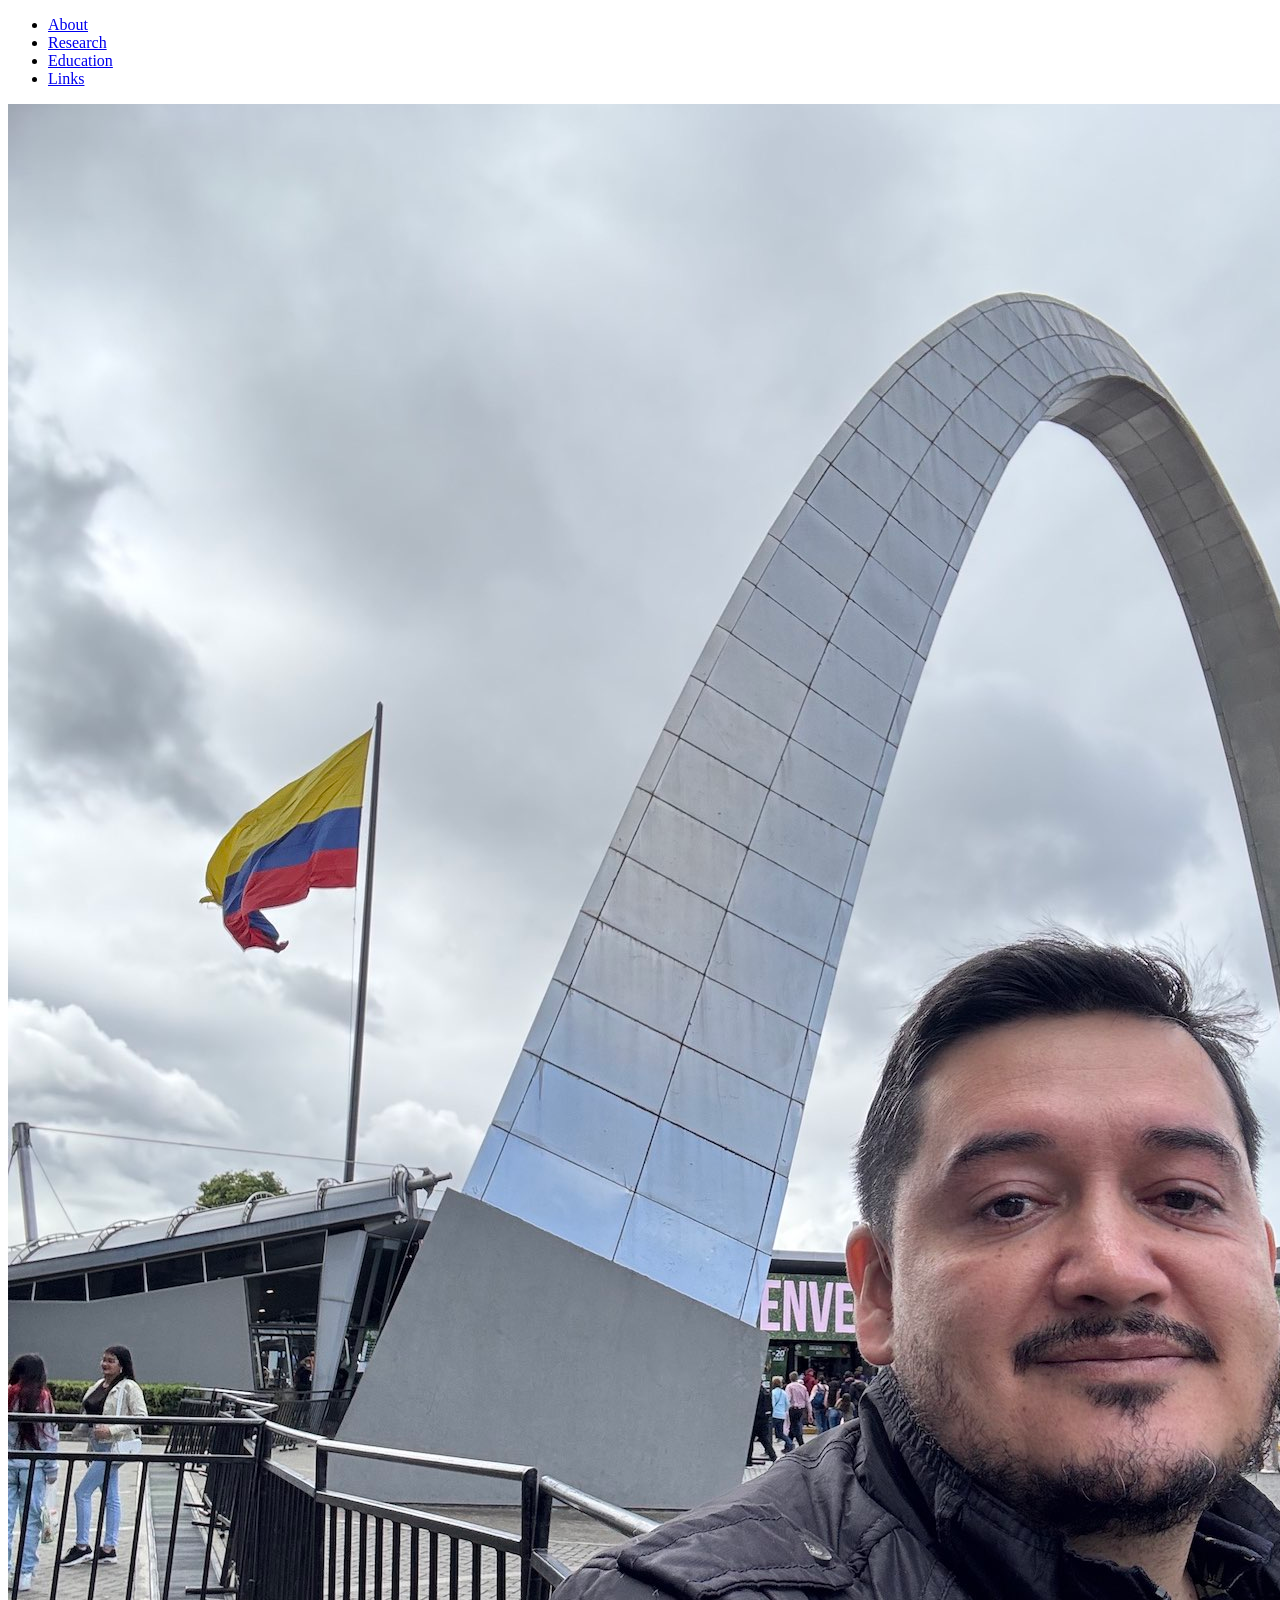
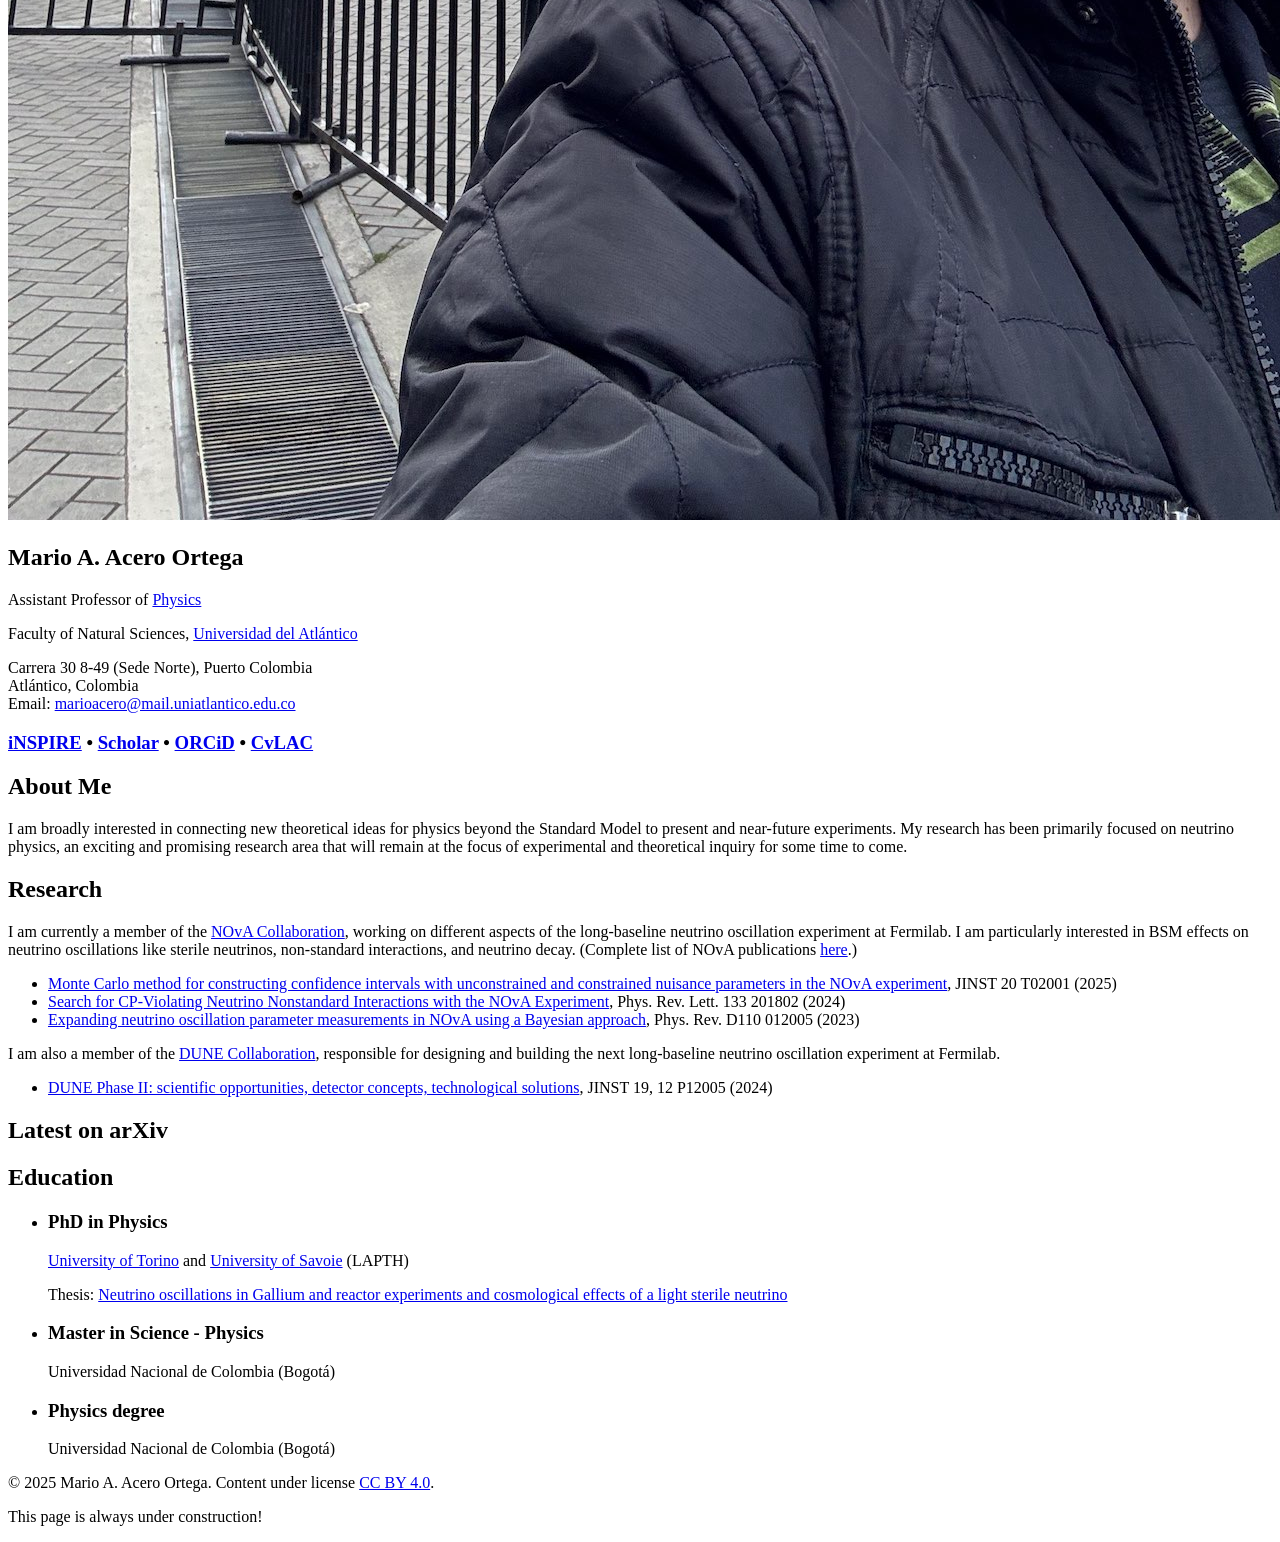
==== index.html @ 0db99f01 "Index and style chages. Helped by antigravity. A test." ====
<!DOCTYPE html>
<!--
    Starting date: 02.Feb.2025
-->
<html lang="en">

<head>
    <meta charset="UTF-8">
    <meta name="viewport" content="width=device-width, initial-scale=1.0">
    <title>Mario A. Acero Ortega | Physics Researcher</title>

    <link rel="stylesheet" href="styles.css">
    <link rel="icon" href="pictures/202507_Bogota.jpg" type="image/png">

    <meta name="description"
        content="Mario A. Acero Ortega's webpage: Professor of Physics at Universidad del Atlantico">
    <meta name="keywords"
        content="acero, mario, maaceroo, physics, uniatlantico, colombia, neutrino physics, NOvA, DUNE">
    <meta name="author" content="Mario A. Acero Ortega">

    <!-- arXiv Widget Script -->
    <script type="text/javascript">
        < !-
        var arxiv_authorid = "acero_m_1";
        //--></script>
    <script type="text/javascript" src="https://arxiv.org/js/myarticles.js"></script>
</head>

<body>
    <header>
        <div class="container">
            <nav>
                <ul>
                    <li><a href="#about">About</a></li>
                    <li><a href="#research">Research</a></li>
                    <li><a href="#education">Education</a></li>
                    <li><a href="links.html">Links</a></li>
                </ul>
            </nav>
        </div>
    </header>

    <main class="container">
        <section class="profile-section">
            <img src="pictures/202507_Bogota.jpg" alt="Mario A. Acero Ortega" class="profile-img">
            <div class="profile-info">
                <h1>Mario A. Acero Ortega</h1>
                <p class="title">Assistant Professor of <a
                        href="https://www.uniatlantico.edu.co/pregrado/facultad-de-ciencias-basicas/fisica/">Physics</a>
                </p>
                <p>Faculty of Natural Sciences, <a href="https://www.uniatlantico.edu.co/">Universidad del Atlántico</a>
                </p>

                <div class="contact">
                    <p>Carrera 30 8-49 (Sede Norte), Puerto Colombia<br>
                        Atlántico, Colombia<br>
                        Email: <a
                            href="mailto:marioacero@mail.uniatlantico.edu.co">marioacero@mail.uniatlantico.edu.co</a>
                    </p>
                </div>

                <div class="external-links">
                    <h3>
                        <a href="https://inspirehep.net/authors/1023526?ui-citation-summary=true">iNSPIRE</a> •
                        <a href="https://scholar.google.com/citations?hl=en&user=HlEQFA4AAAAJ&authuser=1">Scholar</a> •
                        <a href="https://orcid.org/0000-0002-0835-0641">ORCiD</a> •
                        <a
                            href="http://201.234.78.173:8081/cvlac/visualizador/generarCurriculoCv.do?cod_rh=0000337250">CvLAC</a>
                    </h3>
                </div>
            </div>
        </section>

        <div class="content-grid">
            <div class="left-column">
                <section id="about">
                    <h2>About Me</h2>
                    <p>
                        I am broadly interested in connecting new theoretical ideas for physics beyond the Standard
                        Model to present
                        and near-future experiments. My research has been primarily focused on neutrino physics, an
                        exciting and
                        promising research area that will remain at the focus of experimental and theoretical inquiry
                        for some time to come.
                    </p>
                </section>

                <section id="research">
                    <h2>Research</h2>
                    <p>
                        I am currently a member of the <a href="https://novaexperiment.fnal.gov/">NOvA
                            Collaboration</a>, working on different aspects of the long-baseline neutrino oscillation
                        experiment at Fermilab. I am particularly interested in BSM effects on neutrino oscillations
                        like sterile neutrinos, non-standard interactions, and neutrino decay.
                        (Complete list of NOvA publications <a
                            href="https://inspirehep.net/literature?sort=mostrecent&size=25&page=1&q=accelerator_experiments.record.%24ref%3A1108441&doc_type=published&ui-citation-summary=true">here</a>.)
                    </p>
                    <ul class="pub-list">
                        <li class="pub-item">
                            <a href="https://doi.org/10.1088/1748-0221/20/02/T02001">Monte Carlo method for constructing
                                confidence intervals with unconstrained and constrained nuisance parameters in the NOvA
                                experiment</a>, JINST 20 T02001 (2025)
                        </li>
                        <li class="pub-item">
                            <a href="https://doi.org/10.1103/PhysRevLett.133.201802">Search for CP-Violating Neutrino
                                Nonstandard Interactions with the NOvA Experiment</a>, Phys. Rev. Lett. 133 201802
                            (2024)
                        </li>
                        <li class="pub-item">
                            <a href="https://doi.org/10.1103/PhysRevD.110.012005">Expanding neutrino oscillation
                                parameter measurements in NOvA using a Bayesian approach</a>, Phys. Rev. D110 012005
                            (2023)
                        </li>
                    </ul>

                    <p>
                        I am also a member of the <a href="https://www.dunescience.org/">DUNE Collaboration</a>,
                        responsible for designing and building the next long-baseline neutrino oscillation experiment at
                        Fermilab.
                    </p>
                    <ul class="pub-list">
                        <li class="pub-item">
                            <a href="https://doi.org/10.1088/1748-0221/19/12/P12005">DUNE Phase II: scientific
                                opportunities, detector concepts, technological solutions</a>, JINST 19, 12 P12005
                            (2024)
                        </li>
                    </ul>
                </section>
            </div>

            <aside class="right-column">
                <section id="publications">
                    <h2>Latest on arXiv</h2>
                    <div id="arxivfeed">
                        <!-- Feed is injected here by myarticles.js -->
                    </div>
                </section>
            </aside>
        </div>

        <section id="education">
            <h2>Education</h2>
            <ul class="pub-list">
                <li class="pub-item">
                    <h3>PhD in Physics</h3>
                    <p><a href="https://www.unito.it/">University of Torino</a> and <a
                            href="https://www.univ-smb.fr/">University of Savoie</a> (LAPTH)</p>
                    <p>Thesis: <a href="http://tel.archives-ouvertes.fr/tel-01045108">Neutrino oscillations in Gallium
                            and reactor experiments and cosmological effects of a light sterile neutrino</a></p>
                </li>
                <li class="pub-item">
                    <h3>Master in Science - Physics</h3>
                    <p>Universidad Nacional de Colombia (Bogotá)</p>
                </li>
                <li class="pub-item">
                    <h3>Physics degree</h3>
                    <p>Universidad Nacional de Colombia (Bogotá)</p>
                </li>
            </ul>
        </section>
    </main>

    <footer>
        <div class="container">
            <p>&copy; 2025 Mario A. Acero Ortega. Content under license <a
                    href="https://creativecommons.org/licenses/by/4.0/" target="_blank">CC BY 4.0</a>.</p>
            <p>This page is always under construction!</p>
        </div>
    </footer>
</body>

</html>
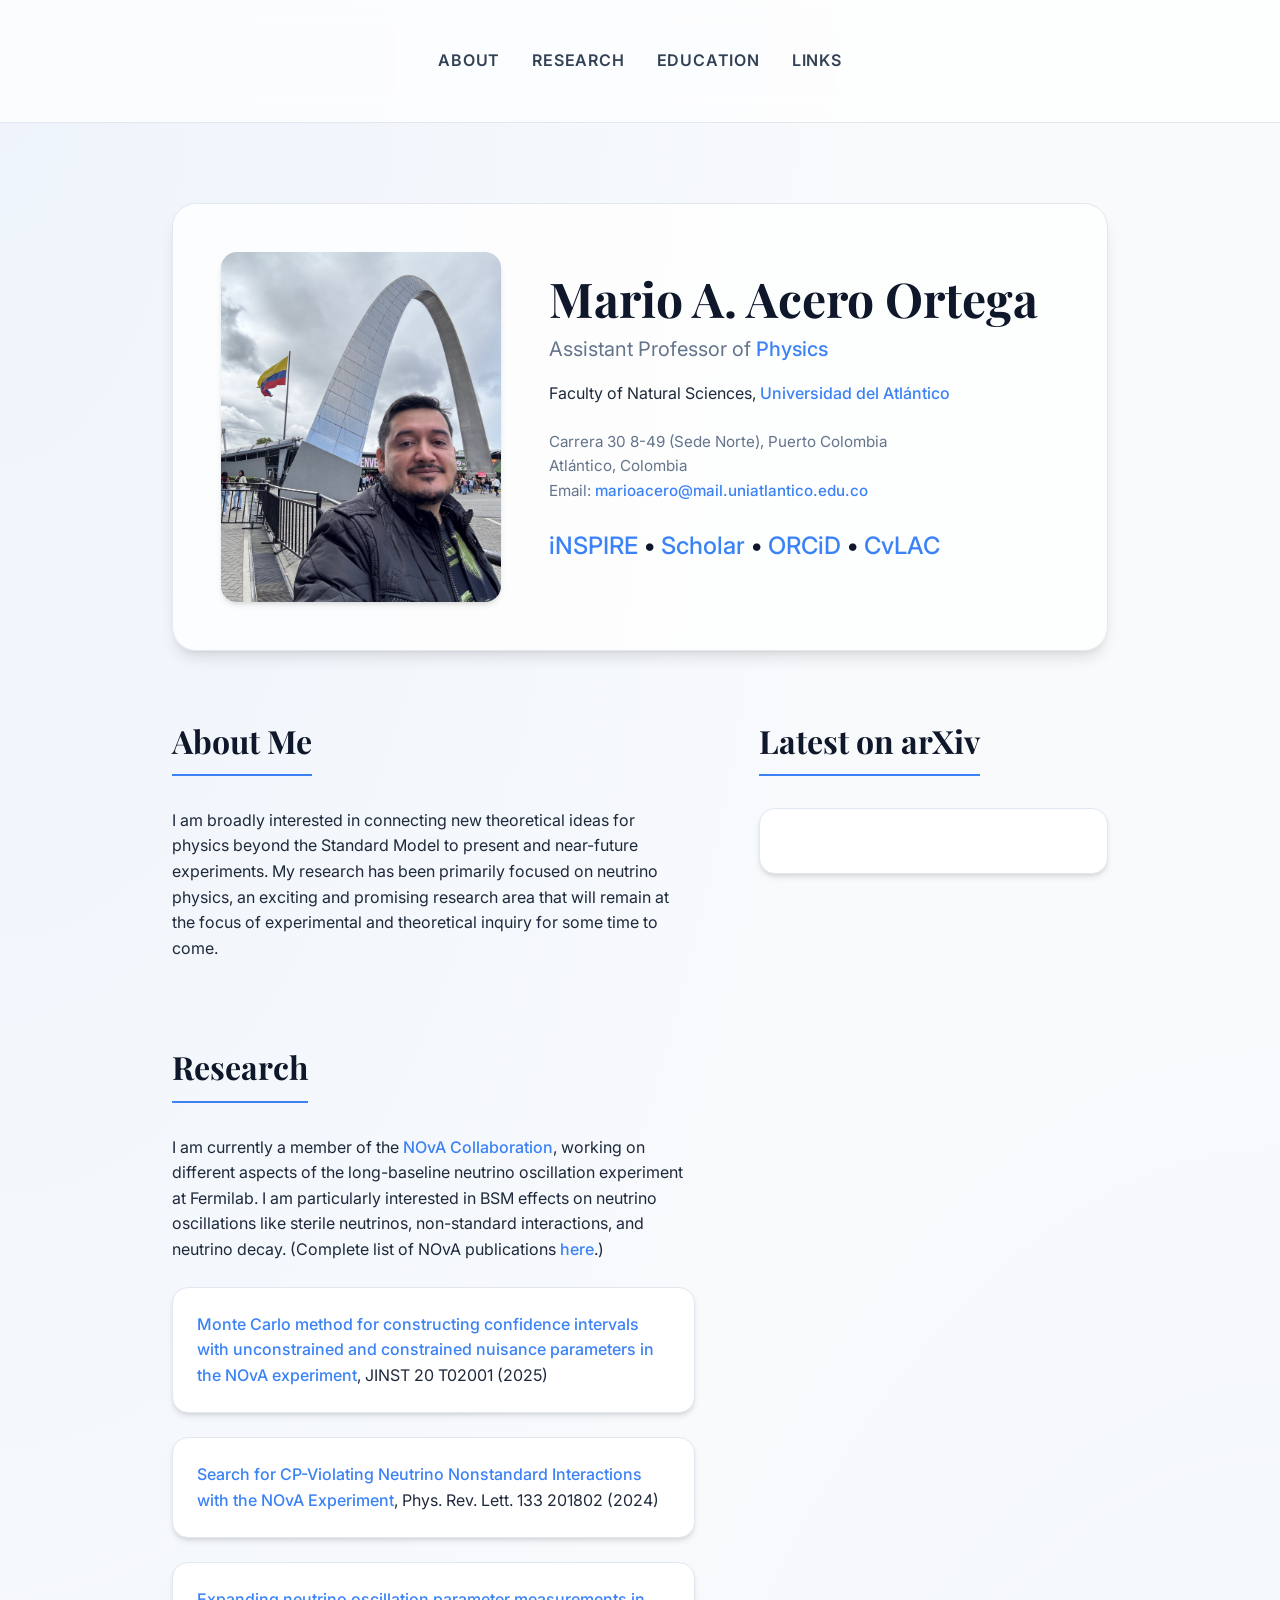
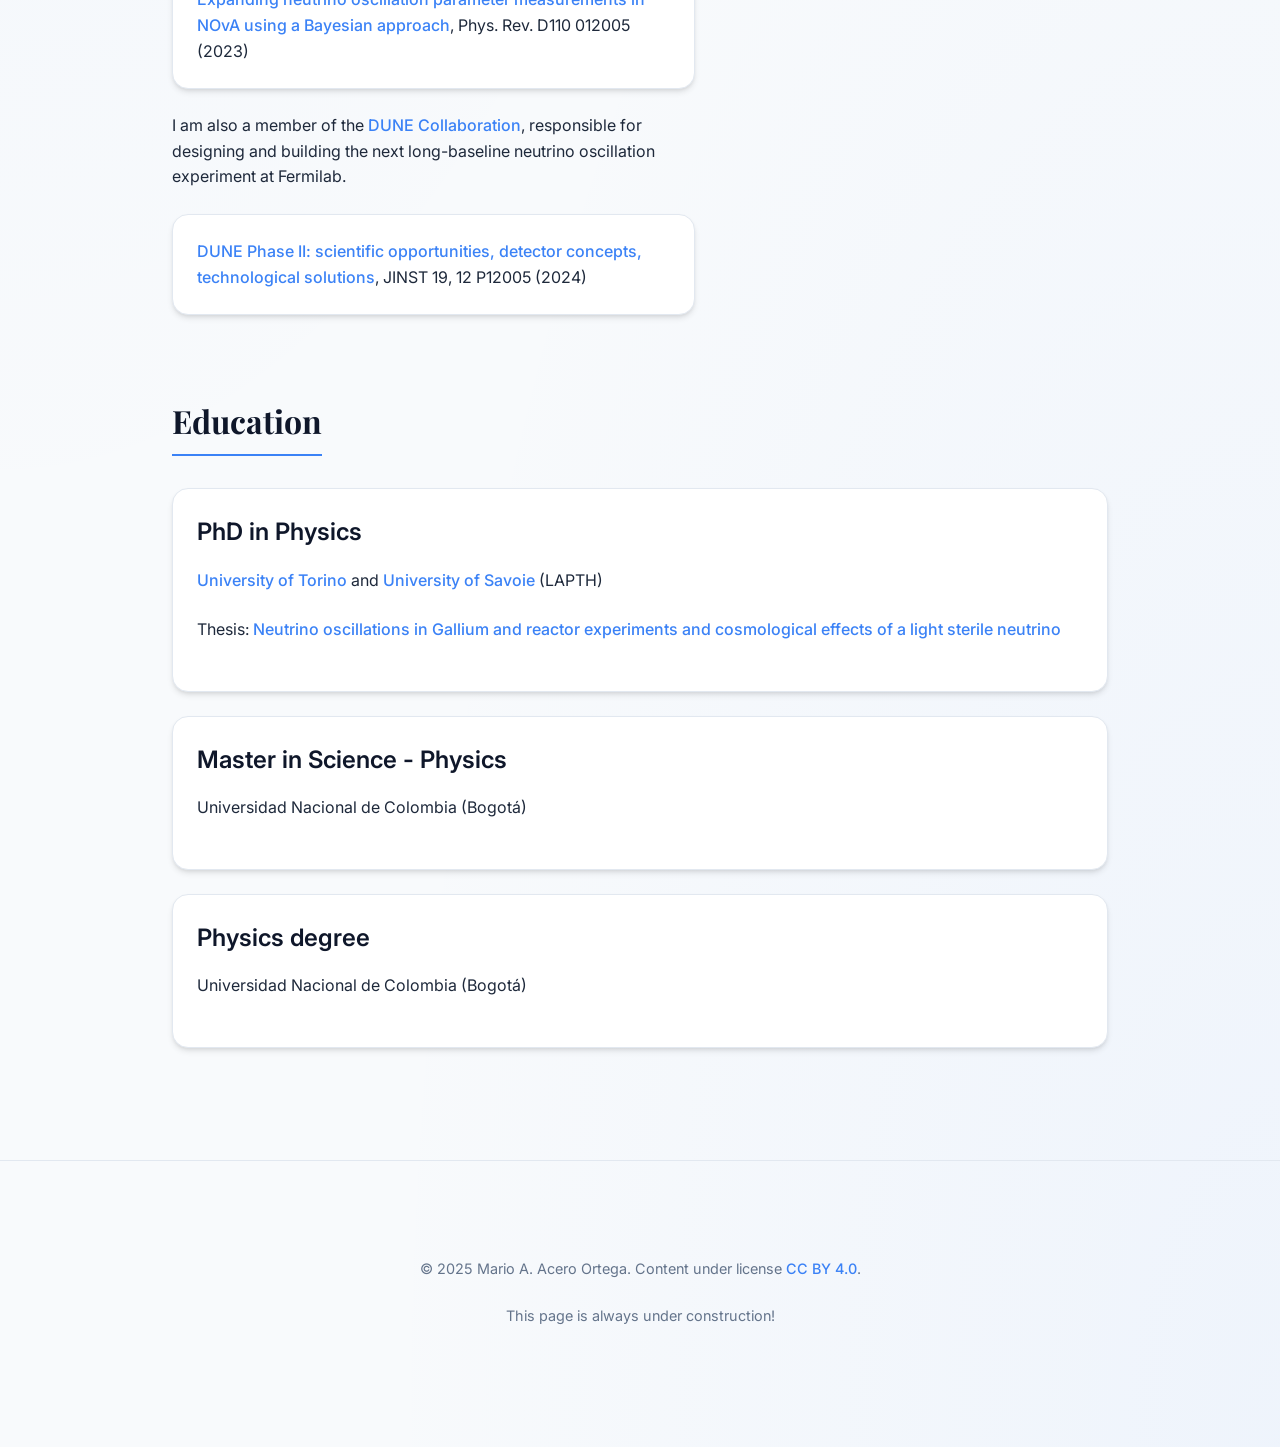
==== commit 8030763f: "Fixing issue with the arxiv feed script" ====
--- a/index.html
+++ b/index.html
@@ -18,12 +18,6 @@
         content="acero, mario, maaceroo, physics, uniatlantico, colombia, neutrino physics, NOvA, DUNE">
     <meta name="author" content="Mario A. Acero Ortega">
 
-    <!-- arXiv Widget Script -->
-    <script type="text/javascript">
-        < !-
-        var arxiv_authorid = "acero_m_1";
-        //--></script>
-    <script type="text/javascript" src="https://arxiv.org/js/myarticles.js"></script>
 </head>
 
 <body>
@@ -132,7 +126,10 @@
                 <section id="publications">
                     <h2>Latest on arXiv</h2>
                     <div id="arxivfeed">
-                        <!-- Feed is injected here by myarticles.js -->
+                        <script type="text/javascript">
+                            var arxiv_authorid = "acero_m_1";
+                        </script>
+                        <script type="text/javascript" src="https://arxiv.org/js/myarticles.js"></script>
                     </div>
                 </section>
             </aside>
--- a/styles.css
+++ b/styles.css
@@ -0,0 +1,246 @@
+@import url('https://fonts.googleapis.com/css2?family=Inter:wght@300;400;500;600;700&family=Playfair+Display:wght@700&display=swap');
+
+:root {
+    --primary: #0f172a;
+    --secondary: #334155;
+    --accent: #3b82f6;
+    --accent-hover: #2563eb;
+    --background: #f8fafc;
+    --card-bg: rgba(255, 255, 255, 0.8);
+    --text-main: #1e293b;
+    --text-muted: #64748b;
+    --border: #e2e8f0;
+    --glass: rgba(255, 255, 255, 0.7);
+    --shadow: 0 4px 6px -1px rgb(0 0 0 / 0.1), 0 2px 4px -2px rgb(0 0 0 / 0.1);
+    --shadow-lg: 0 10px 15px -3px rgb(0 0 0 / 0.1), 0 4px 6px -4px rgb(0 0 0 / 0.1);
+}
+
+/* Global Reset */
+* {
+    margin: 0;
+    padding: 0;
+    box-sizing: border-box;
+}
+
+body {
+    font-family: 'Inter', sans-serif;
+    background-color: var(--background);
+    background-image:
+        radial-gradient(at 0% 0%, rgba(59, 130, 246, 0.05) 0, transparent 50%),
+        radial-gradient(at 100% 100%, rgba(59, 130, 246, 0.05) 0, transparent 50%);
+    color: var(--text-main);
+    line-height: 1.6;
+    min-height: 100vh;
+}
+
+.container {
+    max-width: 1000px;
+    margin: 0 auto;
+    padding: 2rem;
+}
+
+/* Typography */
+h1,
+h2,
+h3 {
+    font-family: 'Playfair Display', serif;
+    color: var(--primary);
+    margin-bottom: 1rem;
+}
+
+h1 {
+    font-size: 3rem;
+    line-height: 1.1;
+}
+
+h2 {
+    font-size: 2rem;
+    border-bottom: 2px solid var(--accent);
+    padding-bottom: 0.5rem;
+    display: inline-block;
+    margin-bottom: 2rem;
+}
+
+h3 {
+    font-size: 1.5rem;
+    font-family: 'Inter', sans-serif;
+    font-weight: 600;
+}
+
+p {
+    margin-bottom: 1.5rem;
+}
+
+a {
+    color: var(--accent);
+    text-decoration: none;
+    transition: all 0.2s ease;
+    font-weight: 500;
+}
+
+a:hover {
+    color: var(--accent-hover);
+    text-decoration: underline;
+}
+
+/* Header & Profile */
+header {
+    background: var(--glass);
+    backdrop-filter: blur(12px);
+    border-bottom: 1px solid var(--border);
+    position: sticky;
+    top: 0;
+    z-index: 100;
+    padding: 1rem 0;
+    margin-bottom: 3rem;
+}
+
+.profile-section {
+    display: flex;
+    gap: 3rem;
+    align-items: center;
+    background: var(--card-bg);
+    padding: 3rem;
+    border-radius: 1.5rem;
+    box-shadow: var(--shadow-lg);
+    border: 1px solid var(--border);
+    margin-bottom: 4rem;
+}
+
+.profile-img {
+    width: 280px;
+    height: 350px;
+    object-fit: cover;
+    border-radius: 1rem;
+    box-shadow: var(--shadow);
+}
+
+.profile-info h1 {
+    margin-bottom: 0.5rem;
+}
+
+.profile-info .title {
+    font-size: 1.25rem;
+    color: var(--text-muted);
+    margin-bottom: 1rem;
+}
+
+.profile-info .contact {
+    font-size: 0.95rem;
+    color: var(--text-muted);
+}
+
+/* Navigation */
+nav ul {
+    display: flex;
+    gap: 2rem;
+    list-style: none;
+    justify-content: center;
+}
+
+nav a {
+    color: var(--secondary);
+    font-size: 1rem;
+    text-transform: uppercase;
+    letter-spacing: 0.05em;
+    font-weight: 600;
+}
+
+nav a:hover {
+    color: var(--accent);
+}
+
+/* Content Sections */
+section {
+    margin-bottom: 5rem;
+}
+
+.content-grid {
+    display: grid;
+    grid-template-columns: 3fr 2fr;
+    gap: 4rem;
+}
+
+/* Publication Item Cards */
+.pub-list {
+    list-style: none;
+}
+
+.pub-item {
+    background: white;
+    padding: 1.5rem;
+    border-radius: 1rem;
+    margin-bottom: 1.5rem;
+    border: 1px solid var(--border);
+    transition: transform 0.2s ease, box-shadow 0.2s ease;
+    box-shadow: var(--shadow);
+}
+
+.pub-item:hover {
+    transform: translateY(-4px);
+    box-shadow: var(--shadow-lg);
+}
+
+/* ArXiv Feed Styling */
+#arxivfeed {
+    background: white;
+    padding: 2rem;
+    border-radius: 1rem;
+    border: 1px solid var(--border);
+    box-shadow: var(--shadow);
+}
+
+#arxivfeed ul {
+    list-style: none;
+}
+
+#arxivfeed li {
+    padding: 1rem 0;
+    border-bottom: 1px solid var(--border);
+}
+
+#arxivfeed li:last-child {
+    border-bottom: none;
+}
+
+#arxivfeed a {
+    display: block;
+    margin-bottom: 0.25rem;
+}
+
+#arxivfeed .arxiv-date {
+    font-size: 0.85rem;
+    color: var(--text-muted);
+}
+
+/* Footer */
+footer {
+    text-align: center;
+    padding: 4rem 0;
+    border-top: 1px solid var(--border);
+    color: var(--text-muted);
+    font-size: 0.9rem;
+}
+
+/* Responsive */
+@media (max-width: 768px) {
+    .profile-section {
+        flex-direction: column;
+        text-align: center;
+        padding: 2rem;
+    }
+
+    .content-grid {
+        grid-template-columns: 1fr;
+    }
+
+    .profile-img {
+        width: 100%;
+        max-width: 300px;
+        height: auto;
+    }
+
+    h1 {
+        font-size: 2.5rem;
+    }
+}
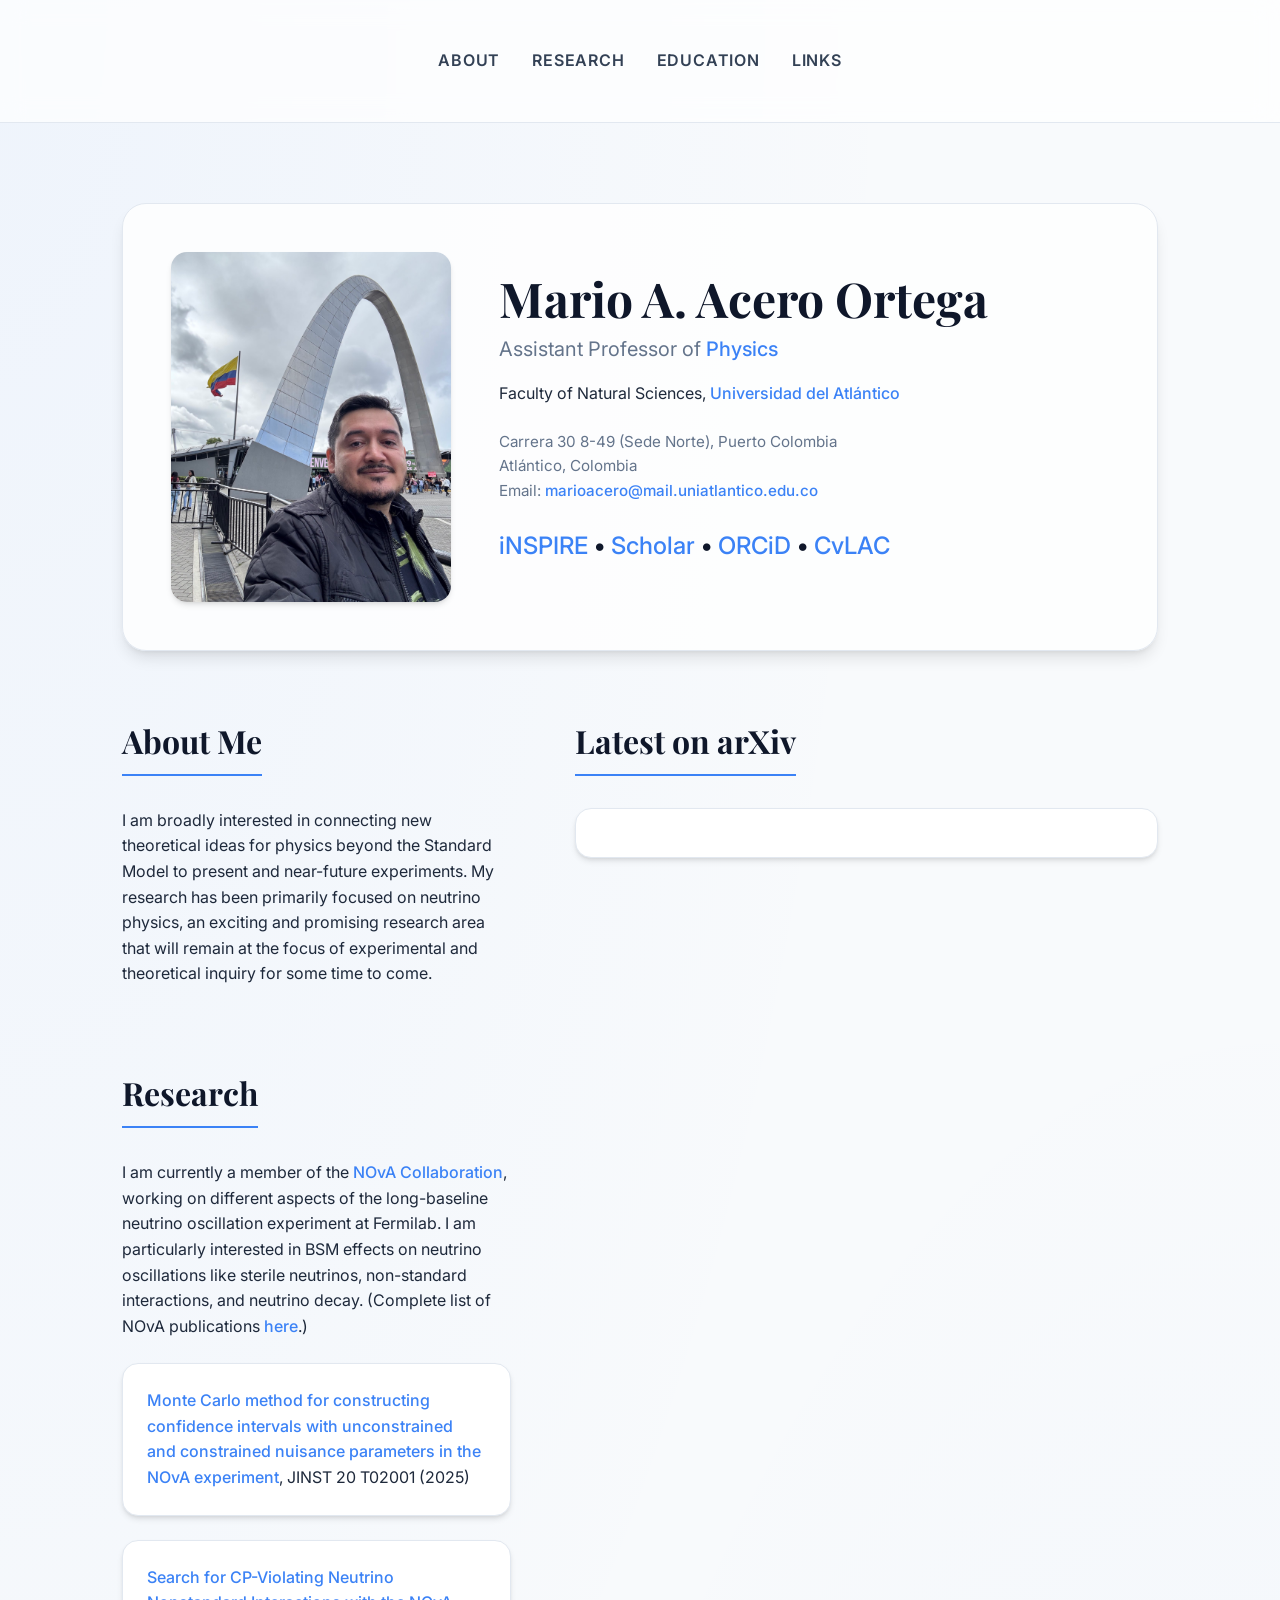
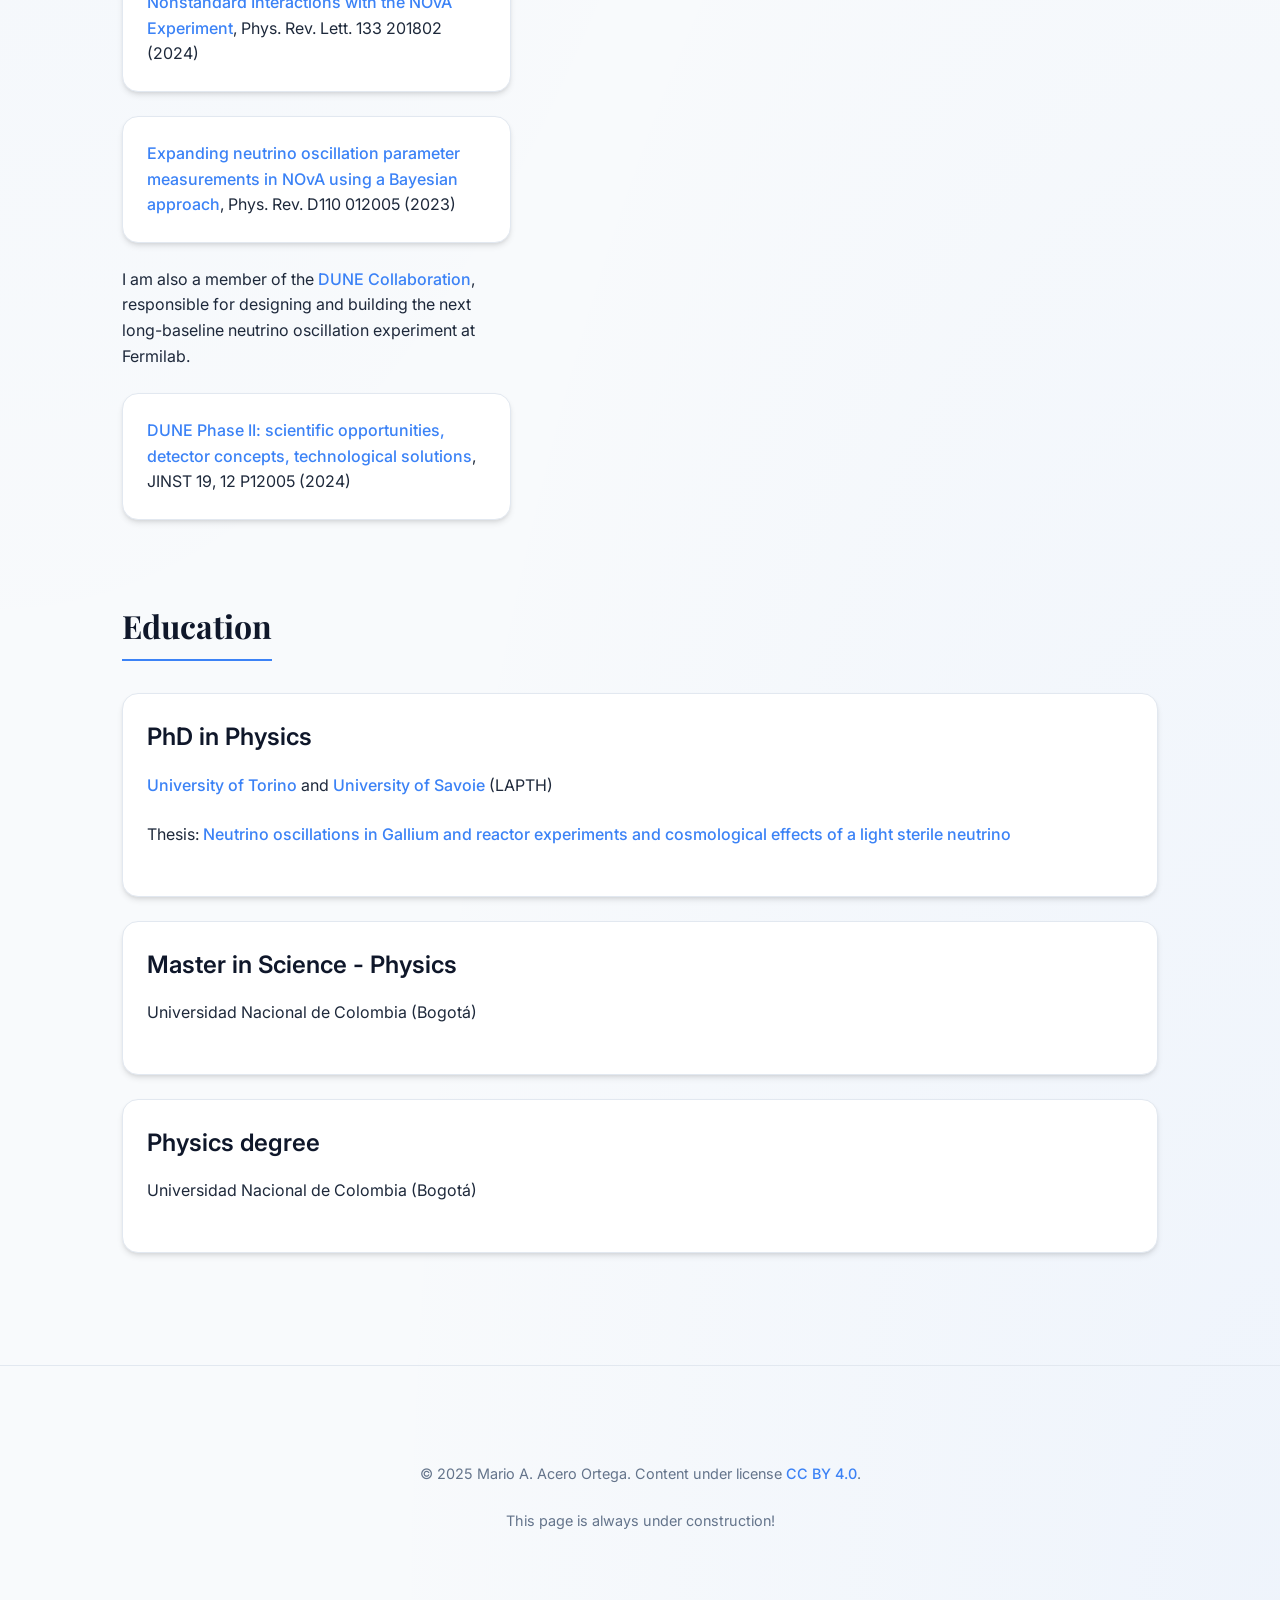
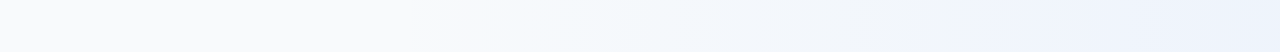
==== commit 731e8e23: "Further changes in the arxiv feed settigns and style" ====
--- a/index.html
+++ b/index.html
@@ -128,6 +128,11 @@
                     <div id="arxivfeed">
                         <script type="text/javascript">
                             var arxiv_authorid = "acero_m_1";
+                            var arxiv_format = "arxiv";
+                            var arxiv_max_entries = 5;
+                            var arxiv_includeComments = 0;
+                            var arxiv_includeSummary = 0;
+                            var arxiv_includeComments = 0;
                         </script>
                         <script type="text/javascript" src="https://arxiv.org/js/myarticles.js"></script>
                     </div>
--- a/styles.css
+++ b/styles.css
@@ -34,7 +34,7 @@
 }
 
 .container {
-    max-width: 1000px;
+    max-width: 1100px;
     margin: 0 auto;
     padding: 2rem;
 }
@@ -157,7 +157,7 @@
 
 .content-grid {
     display: grid;
-    grid-template-columns: 3fr 2fr;
+    grid-template-columns: 1fr 1.5fr;
     gap: 4rem;
 }
 
@@ -184,10 +184,11 @@
 /* ArXiv Feed Styling */
 #arxivfeed {
     background: white;
-    padding: 2rem;
+    padding: 1.5rem;
     border-radius: 1rem;
     border: 1px solid var(--border);
     box-shadow: var(--shadow);
+    font-size: 0.9rem;
 }
 
 #arxivfeed ul {
@@ -195,21 +196,35 @@
 }
 
 #arxivfeed li {
-    padding: 1rem 0;
+    padding: 0.8rem 0;
     border-bottom: 1px solid var(--border);
 }
 
 #arxivfeed li:last-child {
     border-bottom: none;
+}
+
+/* Truncate long author lists */
+#arxivfeed li>span:nth-of-type(2),
+#arxivfeed .arxiv-authors {
+    display: -webkit-box;
+    -webkit-line-clamp: 2;
+    -webkit-box-orient: vertical;
+    line-clamp: 2;
+    overflow: hidden;
+    color: var(--text-muted);
+    font-size: 0.85rem;
+    margin: 0.25rem 0;
 }
 
 #arxivfeed a {
     display: block;
     margin-bottom: 0.25rem;
+    font-weight: 600;
 }
 
 #arxivfeed .arxiv-date {
-    font-size: 0.85rem;
+    font-size: 0.8rem;
     color: var(--text-muted);
 }
 
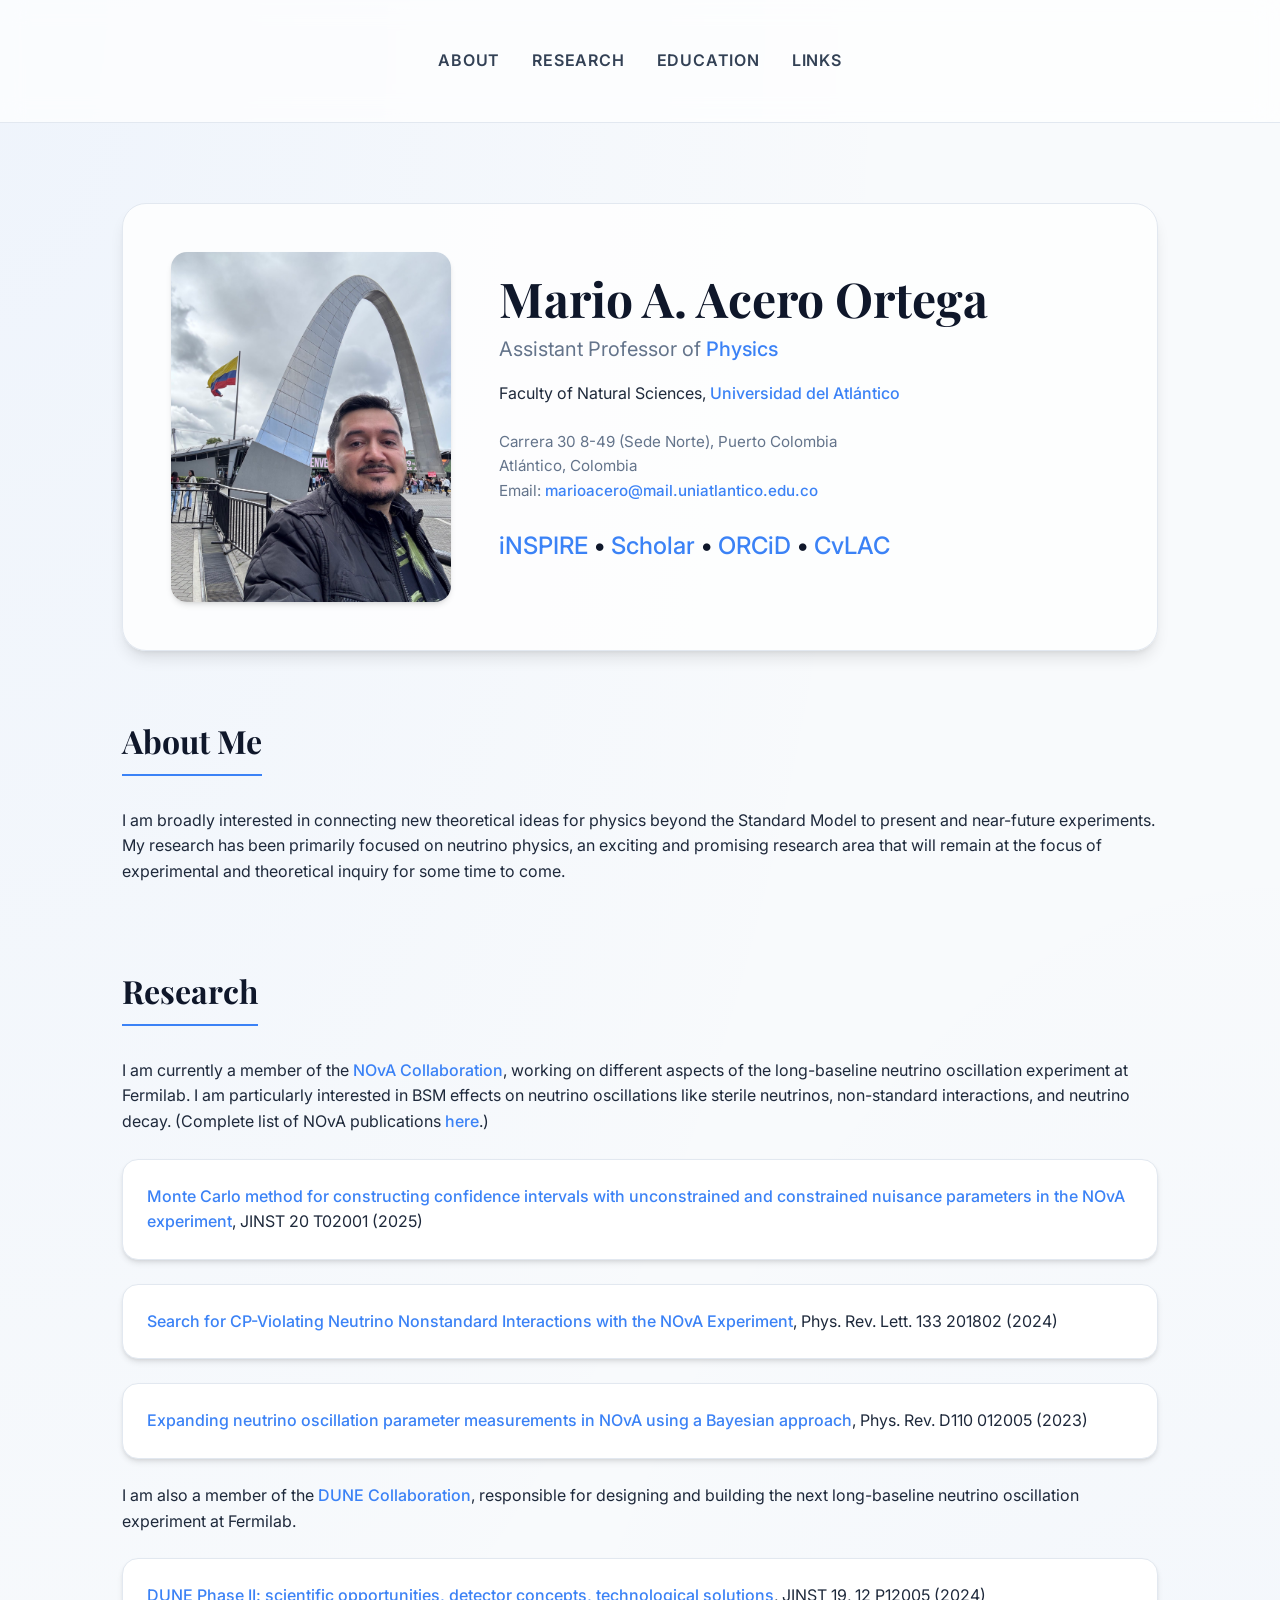
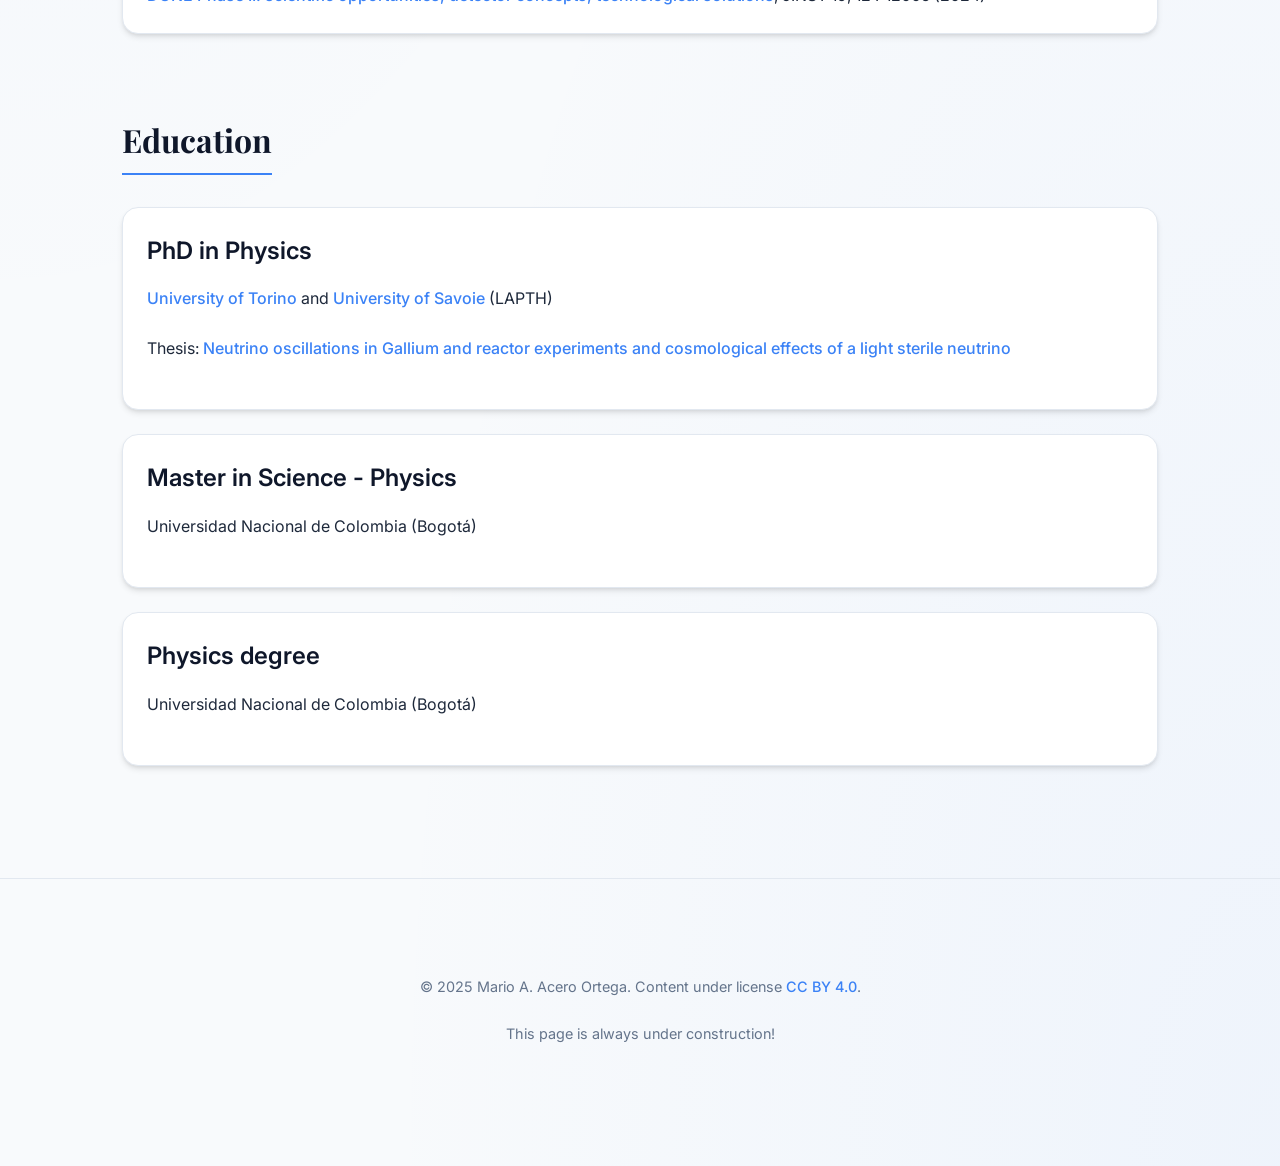
==== commit 1bcb1c74: "Deleting arxiv feed since it does not look great." ====
--- a/index.html
+++ b/index.html
@@ -122,6 +122,7 @@
                 </section>
             </div>
 
+            <!-- Commented out arXiv Feed Section for later use
             <aside class="right-column">
                 <section id="publications">
                     <h2>Latest on arXiv</h2>
@@ -138,6 +139,7 @@
                     </div>
                 </section>
             </aside>
+            -->
         </div>
 
         <section id="education">
--- a/styles.css
+++ b/styles.css
@@ -157,7 +157,7 @@
 
 .content-grid {
     display: grid;
-    grid-template-columns: 1fr 1.5fr;
+    grid-template-columns: 1fr;
     gap: 4rem;
 }
 
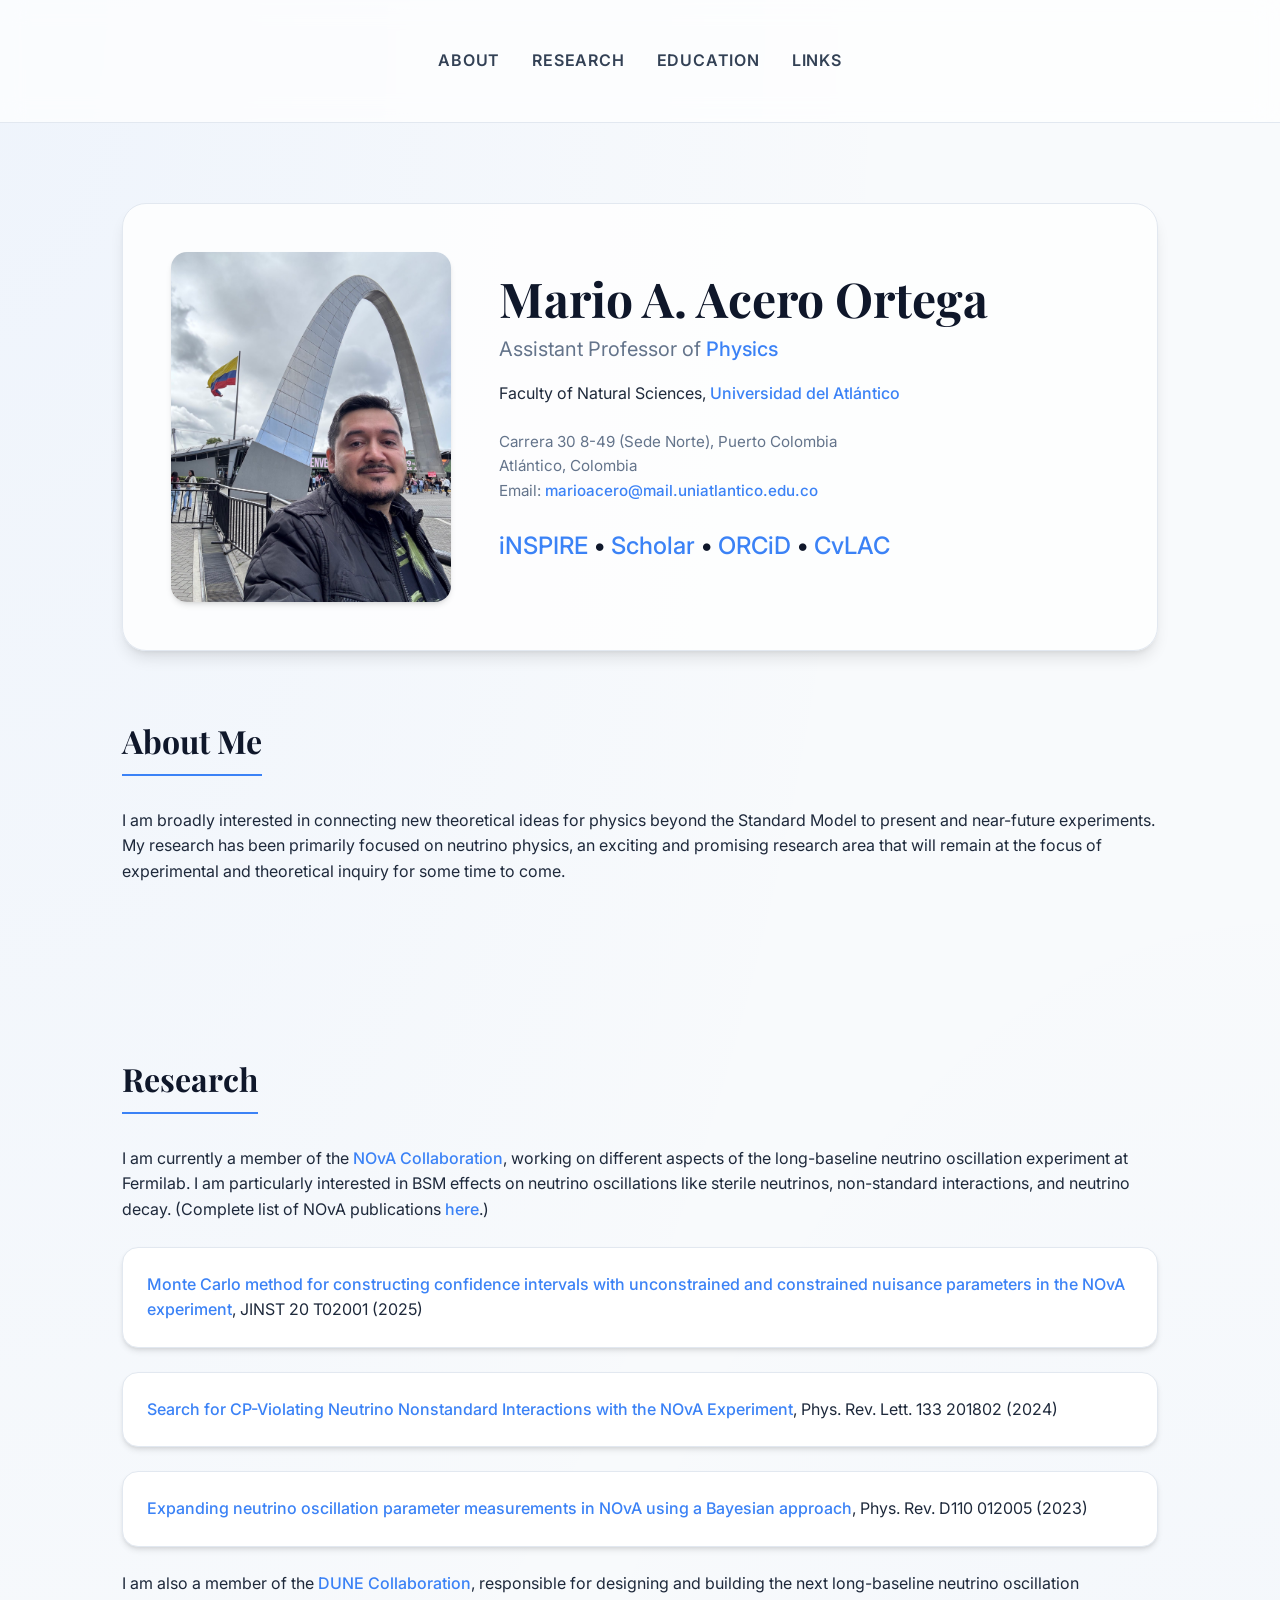
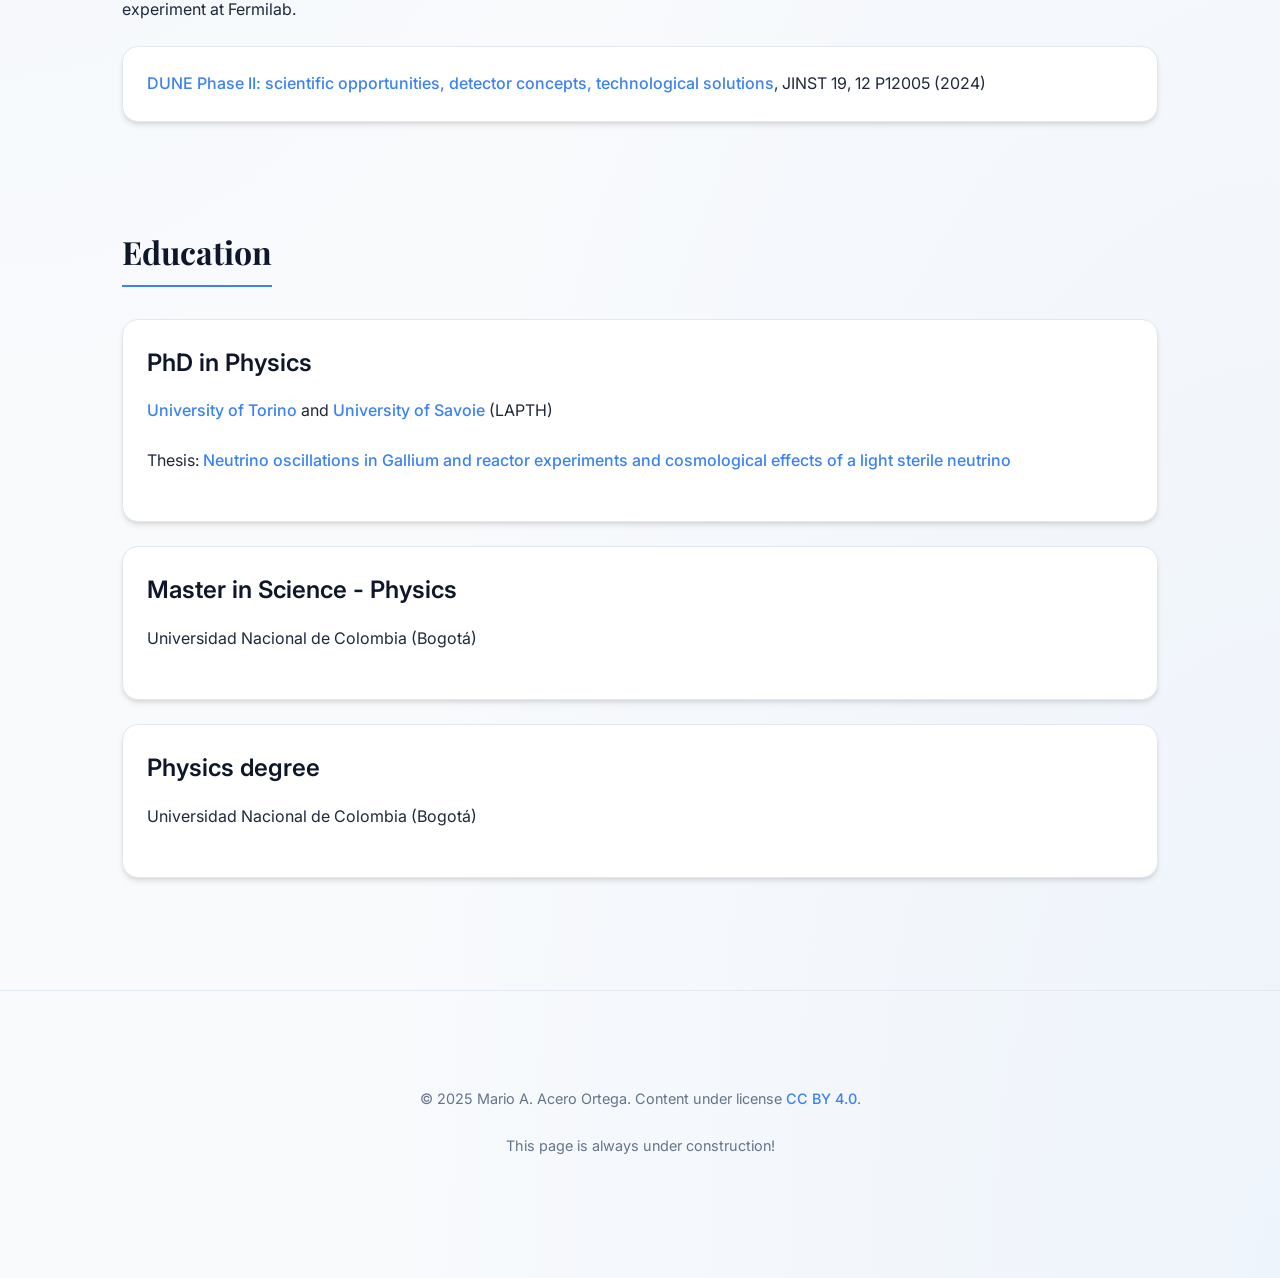
==== commit 376404a8: "Main page columns adjusted" ====
--- a/index.html
+++ b/index.html
@@ -66,63 +66,62 @@
         </section>
 
         <div class="content-grid">
-            <div class="left-column">
-                <section id="about">
-                    <h2>About Me</h2>
-                    <p>
-                        I am broadly interested in connecting new theoretical ideas for physics beyond the Standard
-                        Model to present
-                        and near-future experiments. My research has been primarily focused on neutrino physics, an
-                        exciting and
-                        promising research area that will remain at the focus of experimental and theoretical inquiry
-                        for some time to come.
-                    </p>
-                </section>
+            <section id="about">
+                <h2>About Me</h2>
+                <p>
+                    I am broadly interested in connecting new theoretical ideas for physics beyond the Standard
+                    Model to present
+                    and near-future experiments. My research has been primarily focused on neutrino physics, an
+                    exciting and
+                    promising research area that will remain at the focus of experimental and theoretical inquiry
+                    for some time to come.
+                </p>
+            </section>
 
-                <section id="research">
-                    <h2>Research</h2>
-                    <p>
-                        I am currently a member of the <a href="https://novaexperiment.fnal.gov/">NOvA
-                            Collaboration</a>, working on different aspects of the long-baseline neutrino oscillation
-                        experiment at Fermilab. I am particularly interested in BSM effects on neutrino oscillations
-                        like sterile neutrinos, non-standard interactions, and neutrino decay.
-                        (Complete list of NOvA publications <a
-                            href="https://inspirehep.net/literature?sort=mostrecent&size=25&page=1&q=accelerator_experiments.record.%24ref%3A1108441&doc_type=published&ui-citation-summary=true">here</a>.)
-                    </p>
-                    <ul class="pub-list">
-                        <li class="pub-item">
-                            <a href="https://doi.org/10.1088/1748-0221/20/02/T02001">Monte Carlo method for constructing
-                                confidence intervals with unconstrained and constrained nuisance parameters in the NOvA
-                                experiment</a>, JINST 20 T02001 (2025)
-                        </li>
-                        <li class="pub-item">
-                            <a href="https://doi.org/10.1103/PhysRevLett.133.201802">Search for CP-Violating Neutrino
-                                Nonstandard Interactions with the NOvA Experiment</a>, Phys. Rev. Lett. 133 201802
-                            (2024)
-                        </li>
-                        <li class="pub-item">
-                            <a href="https://doi.org/10.1103/PhysRevD.110.012005">Expanding neutrino oscillation
-                                parameter measurements in NOvA using a Bayesian approach</a>, Phys. Rev. D110 012005
-                            (2023)
-                        </li>
-                    </ul>
+            <section id="research">
+                <h2>Research</h2>
+                <p>
+                    I am currently a member of the <a href="https://novaexperiment.fnal.gov/">NOvA
+                        Collaboration</a>, working on different aspects of the long-baseline neutrino oscillation
+                    experiment at Fermilab. I am particularly interested in BSM effects on neutrino oscillations
+                    like sterile neutrinos, non-standard interactions, and neutrino decay.
+                    (Complete list of NOvA publications <a
+                        href="https://inspirehep.net/literature?sort=mostrecent&size=25&page=1&q=accelerator_experiments.record.%24ref%3A1108441&doc_type=published&ui-citation-summary=true">here</a>.)
+                </p>
+                <ul class="pub-list">
+                    <li class="pub-item">
+                        <a href="https://doi.org/10.1088/1748-0221/20/02/T02001">Monte Carlo method for constructing
+                            confidence intervals with unconstrained and constrained nuisance parameters in the NOvA
+                            experiment</a>, JINST 20 T02001 (2025)
+                    </li>
+                    <li class="pub-item">
+                        <a href="https://doi.org/10.1103/PhysRevLett.133.201802">Search for CP-Violating Neutrino
+                            Nonstandard Interactions with the NOvA Experiment</a>, Phys. Rev. Lett. 133 201802
+                        (2024)
+                    </li>
+                    <li class="pub-item">
+                        <a href="https://doi.org/10.1103/PhysRevD.110.012005">Expanding neutrino oscillation
+                            parameter measurements in NOvA using a Bayesian approach</a>, Phys. Rev. D110 012005
+                        (2023)
+                    </li>
+                </ul>
 
-                    <p>
-                        I am also a member of the <a href="https://www.dunescience.org/">DUNE Collaboration</a>,
-                        responsible for designing and building the next long-baseline neutrino oscillation experiment at
-                        Fermilab.
-                    </p>
-                    <ul class="pub-list">
-                        <li class="pub-item">
-                            <a href="https://doi.org/10.1088/1748-0221/19/12/P12005">DUNE Phase II: scientific
-                                opportunities, detector concepts, technological solutions</a>, JINST 19, 12 P12005
-                            (2024)
-                        </li>
-                    </ul>
-                </section>
-            </div>
+                <p>
+                    I am also a member of the <a href="https://www.dunescience.org/">DUNE Collaboration</a>,
+                    responsible for designing and building the next long-baseline neutrino oscillation experiment at
+                    Fermilab.
+                </p>
+                <ul class="pub-list">
+                    <li class="pub-item">
+                        <a href="https://doi.org/10.1088/1748-0221/19/12/P12005">DUNE Phase II: scientific
+                            opportunities, detector concepts, technological solutions</a>, JINST 19, 12 P12005
+                        (2024)
+                    </li>
+                </ul>
+            </section>
+        </div>
 
-            <!-- Commented out arXiv Feed Section for later use
+        <!-- Commented out arXiv Feed Section for later use
             <aside class="right-column">
                 <section id="publications">
                     <h2>Latest on arXiv</h2>
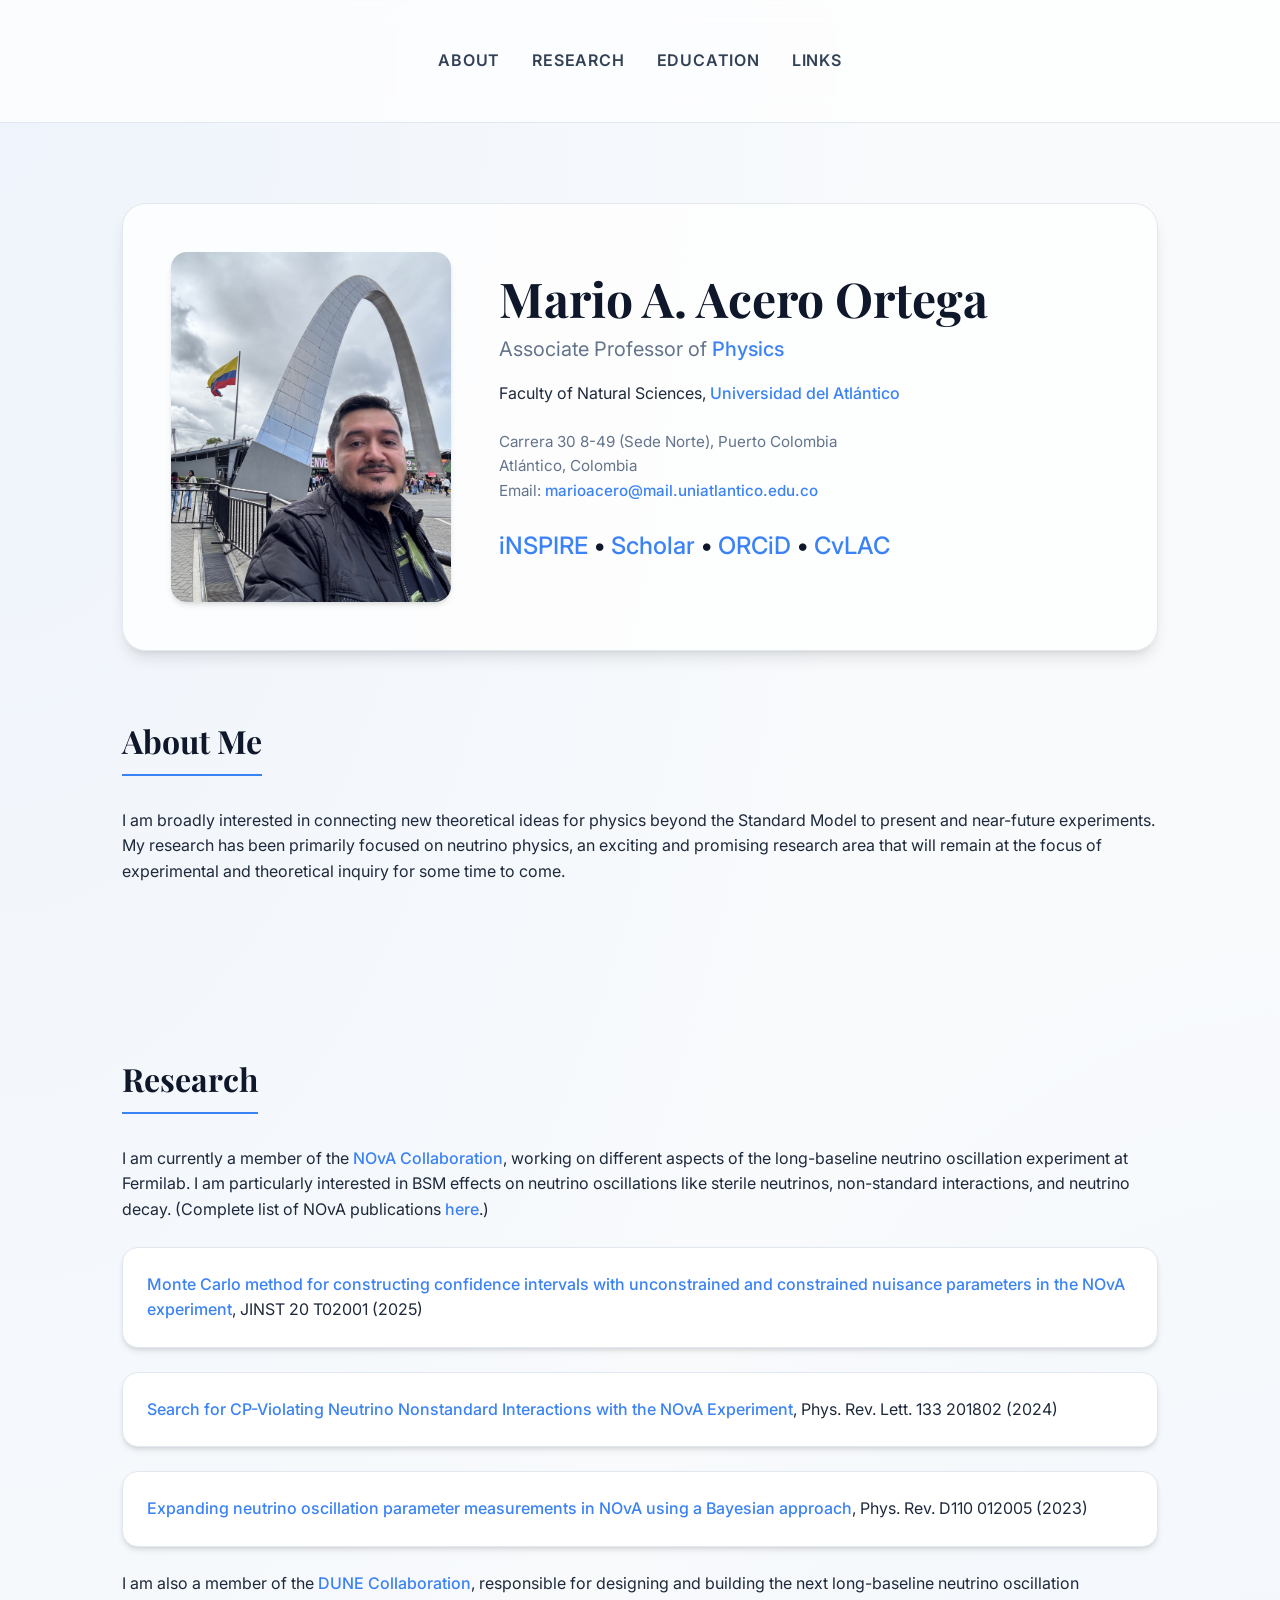
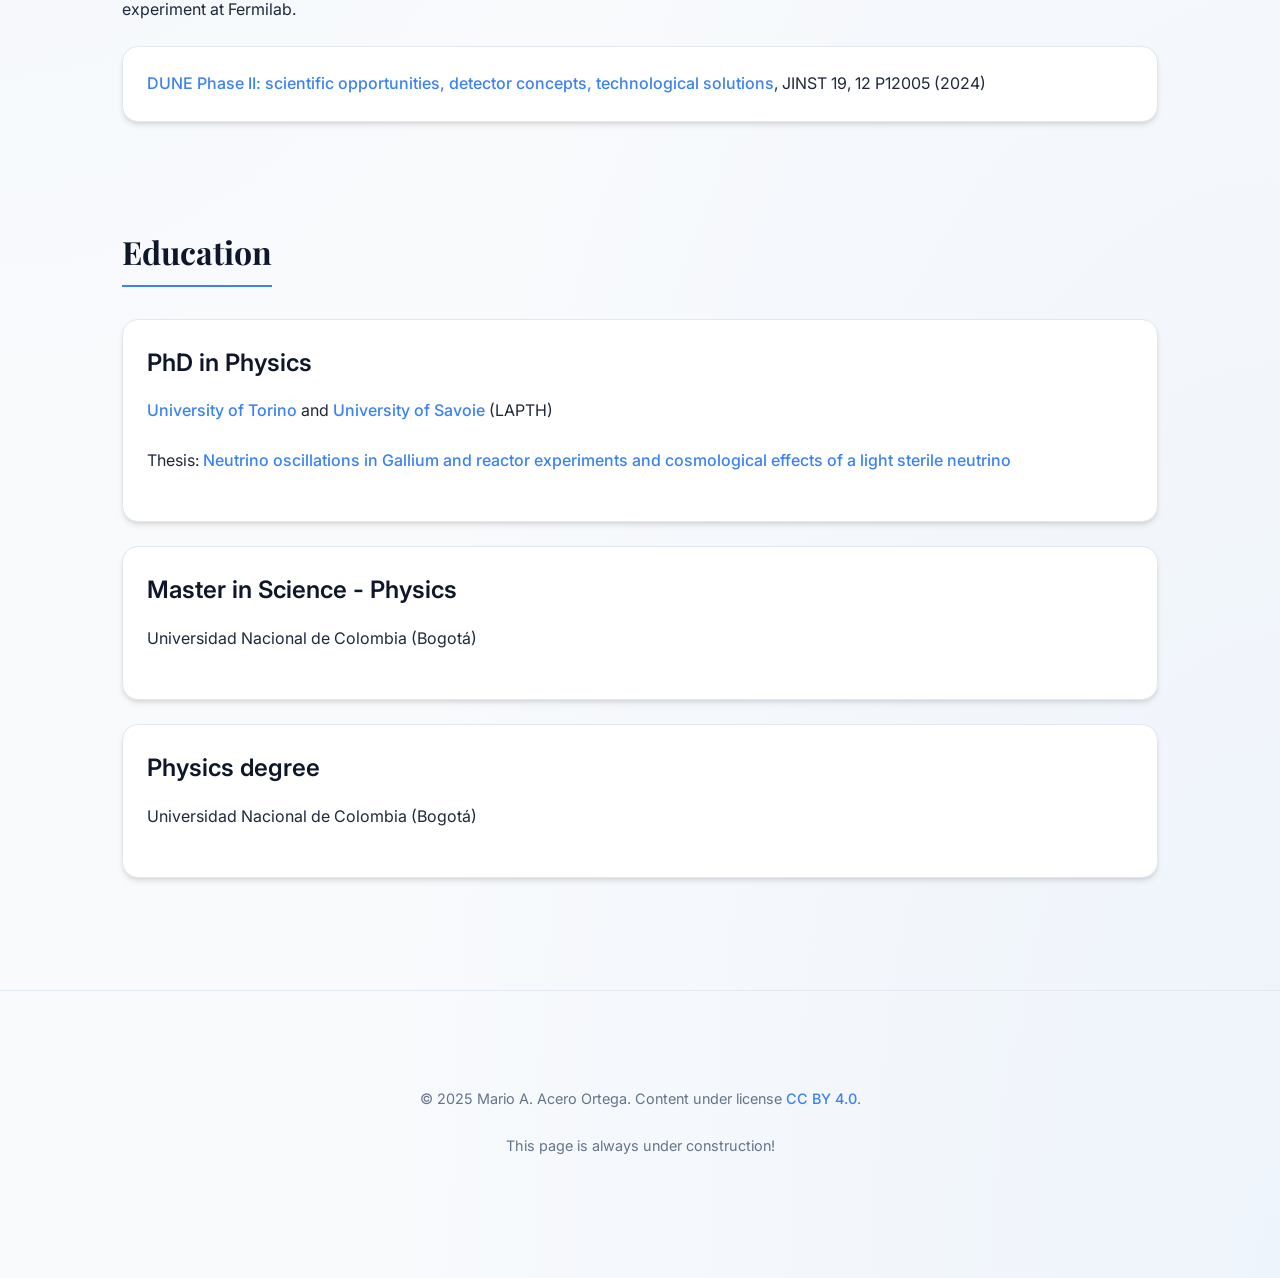
==== commit 20eda4f7: "Change title from Assistant to Associate Professor" ====
--- a/index.html
+++ b/index.html
@@ -39,7 +39,7 @@
             <img src="pictures/202507_Bogota.jpg" alt="Mario A. Acero Ortega" class="profile-img">
             <div class="profile-info">
                 <h1>Mario A. Acero Ortega</h1>
-                <p class="title">Assistant Professor of <a
+                <p class="title">Associate Professor of <a
                         href="https://www.uniatlantico.edu.co/pregrado/facultad-de-ciencias-basicas/fisica/">Physics</a>
                 </p>
                 <p>Faculty of Natural Sciences, <a href="https://www.uniatlantico.edu.co/">Universidad del Atlántico</a>
@@ -172,4 +172,4 @@
     </footer>
 </body>
 
-</html>+</html>
